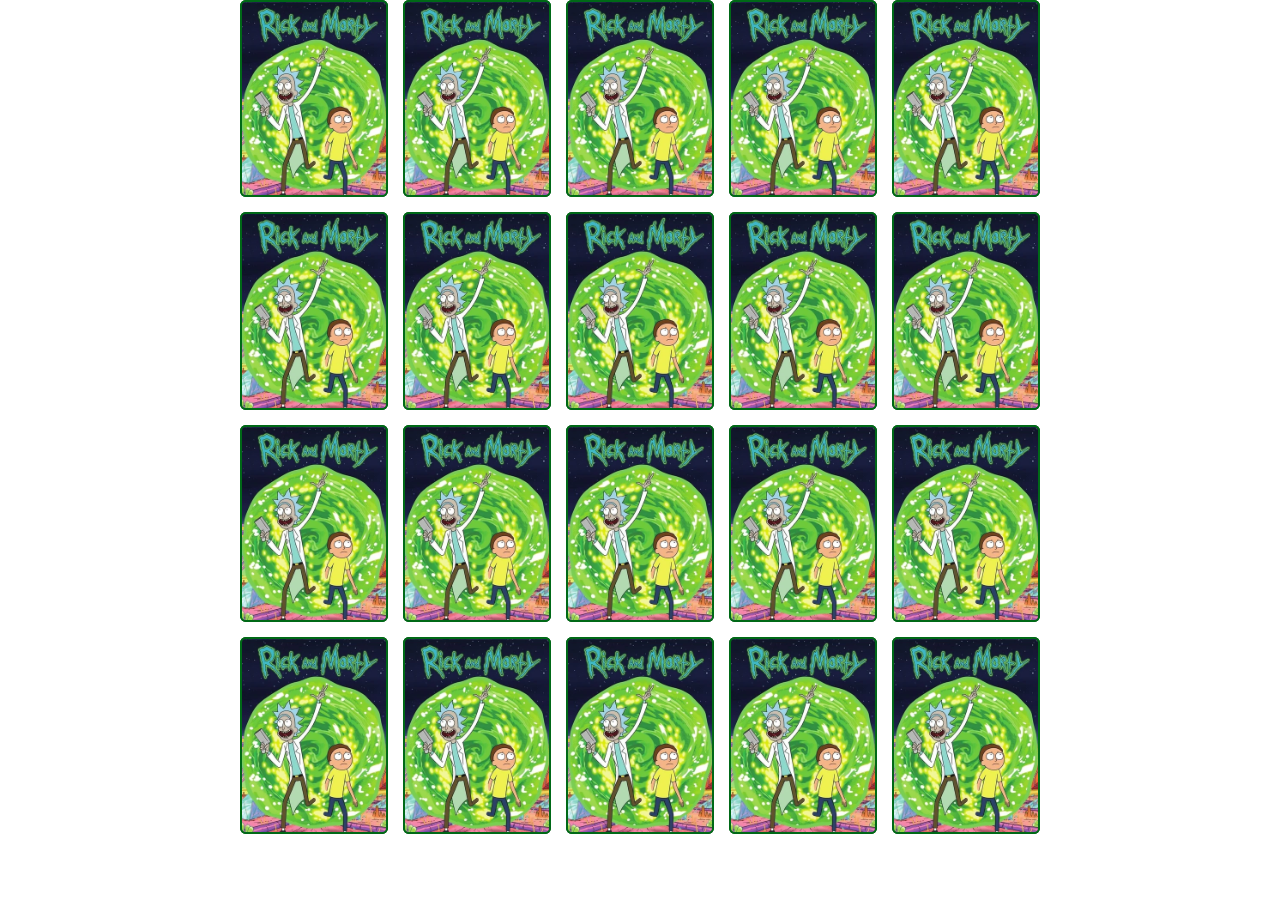
==== html/pages/game.html @ 2a091721 "salvando" ====
<!DOCTYPE html>
<html lang="en">

<head>
    <meta charset="UTF-8">
    <meta name="viewport" content="width=device-width, initial-scale=1.0">
    <title>Memory Game</title>

    <link rel="stylesheet" href="/css/reset.css">
    <link rel="stylesheet" href="/css/game.css">

</head>
<body>

    <div class="grid">

    </div>
    <script src="/js/game.js"></script>
</body>

</html>
---- css/game.css ----
.grid {
    display: grid;
    grid-template-columns: repeat(5, 1fr);
    gap: 15px;
    width: 100%;
    max-width: 800px;
    margin: 0 auto;
}

.card {
    aspect-ratio: 3/4;
    width: 100%;
    background-color: rgb(145, 145, 145);
    border-radius: 6px;
    position: relative;
    transition: all 400ms ease;
    transform-style: preserve-3d;
}

.face {
    width: 100%;
    height: 100%;
    position: absolute;
    background-size: cover;
    background-position: center;
    border: 2px solid rgb(0, 105, 23);
    border-radius: 6px;
}

.front {
    transform: rotateY(180deg);
}

.back {
    background-image: url(/images/back.png);
    backface-visibility: hidden;
}

.card:hover {
    transform: rotateY(180deg);
}
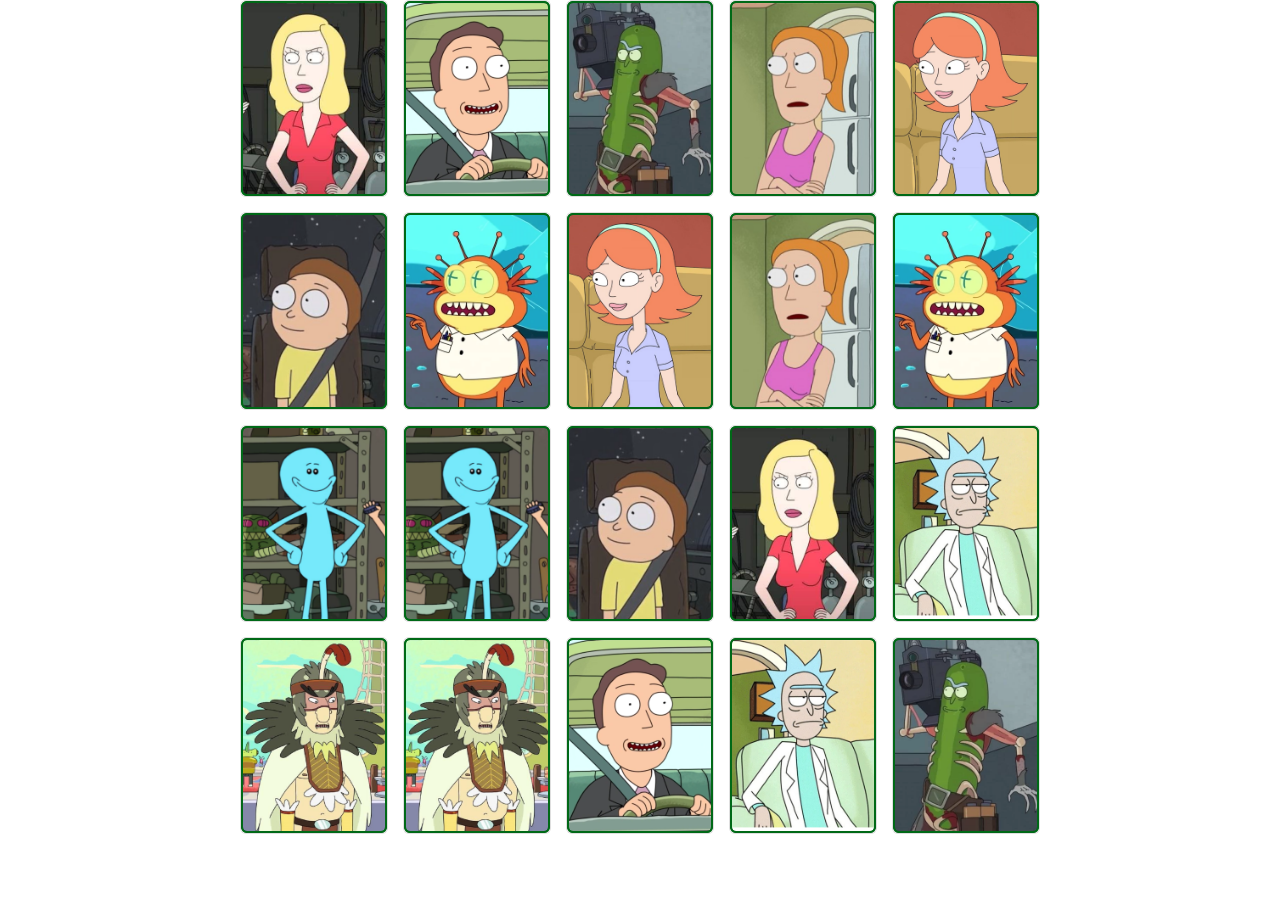
==== commit 755cb48a: "carregando mensagem" ====
--- a/html/pages/game.html
+++ b/html/pages/game.html
@@ -5,17 +5,51 @@
     <meta charset="UTF-8">
     <meta name="viewport" content="width=device-width, initial-scale=1.0">
     <title>Memory Game</title>
-
+    <link rel="stylesheet" href="https://cdn.jsdelivr.net/npm/bootstrap@4.0.0/dist/css/bootstrap.min.css"
+        integrity="sha384-Gn5384xqQ1aoWXA+058RXPxPg6fy4IWvTNh0E263XmFcJlSAwiGgFAW/dAiS6JXm" crossorigin="anonymous">
     <link rel="stylesheet" href="/css/reset.css">
     <link rel="stylesheet" href="/css/game.css">
 
 </head>
+
 <body>
+
+    <!-- Modal -->
+    <div class="modal fade" id="myModal" tabindex="-1" role="dialog" aria-labelledby="exampleModalLabel"
+        aria-hidden="true">
+        <div class="modal-dialog" role="document">
+            <div class="modal-content">
+                <div class="modal-header">
+                    <h5 class="modal-title" id="exampleModalLabel">Parabéns</h5>
+                    <button type="button" class="close" data-dismiss="modal" aria-label="Close">
+                        <span aria-hidden="true">&times;</span>
+                    </button>
+                </div>
+                <div class="modal-body">
+                   Você achou todas as cartas!
+                </div>
+                <div class="modal-footer">
+                    <button type="button" class="btn btn-primary" data-dismiss="modal">Fechar</button>
+                </div>
+            </div>
+        </div>
+    </div>
+
+
 
     <div class="grid">
 
     </div>
     <script src="/js/game.js"></script>
+    <script src="https://code.jquery.com/jquery-3.2.1.slim.min.js"
+        integrity="sha384-KJ3o2DKtIkvYIK3UENzmM7KCkRr/rE9/Qpg6aAZGJwFDMVNA/GpGFF93hXpG5KkN"
+        crossorigin="anonymous"></script>
+    <script src="https://cdn.jsdelivr.net/npm/popper.js@1.12.9/dist/umd/popper.min.js"
+        integrity="sha384-ApNbgh9B+Y1QKtv3Rn7W3mgPxhU9K/ScQsAP7hUibX39j7fakFPskvXusvfa0b4Q"
+        crossorigin="anonymous"></script>
+    <script src="https://cdn.jsdelivr.net/npm/bootstrap@4.0.0/dist/js/bootstrap.min.js"
+        integrity="sha384-JZR6Spejh4U02d8jOt6vLEHfe/JQGiRRSQQxSfFWpi1MquVdAyjUar5+76PVCmYl"
+        crossorigin="anonymous"></script>
 </body>
 
 </html>--- a/css/game.css
+++ b/css/game.css
@@ -10,11 +10,11 @@
 .card {
     aspect-ratio: 3/4;
     width: 100%;
-    background-color: rgb(145, 145, 145);
     border-radius: 6px;
     position: relative;
     transition: all 400ms ease;
     transform-style: preserve-3d;
+    transition: all 500ms ease;
 }
 
 .face {
@@ -31,11 +31,22 @@
     transform: rotateY(180deg);
 }
 
-.back {
+.back- {
     background-image: url(/images/back.png);
     backface-visibility: hidden;
 }
 
-.card:hover {
+.reveal-Card {
     transform: rotateY(180deg);
+}
+
+.disabled-Card {
+     filter: saturate(0); 
+    opacity: 0.5;
+    animation: fadein 5s  0s  forwards;
+}
+
+@keyframes fadein {
+    from { filter: saturate(1); opacity: 1;}
+    to   { filter: saturate(0); opacity: 0.5;}
 }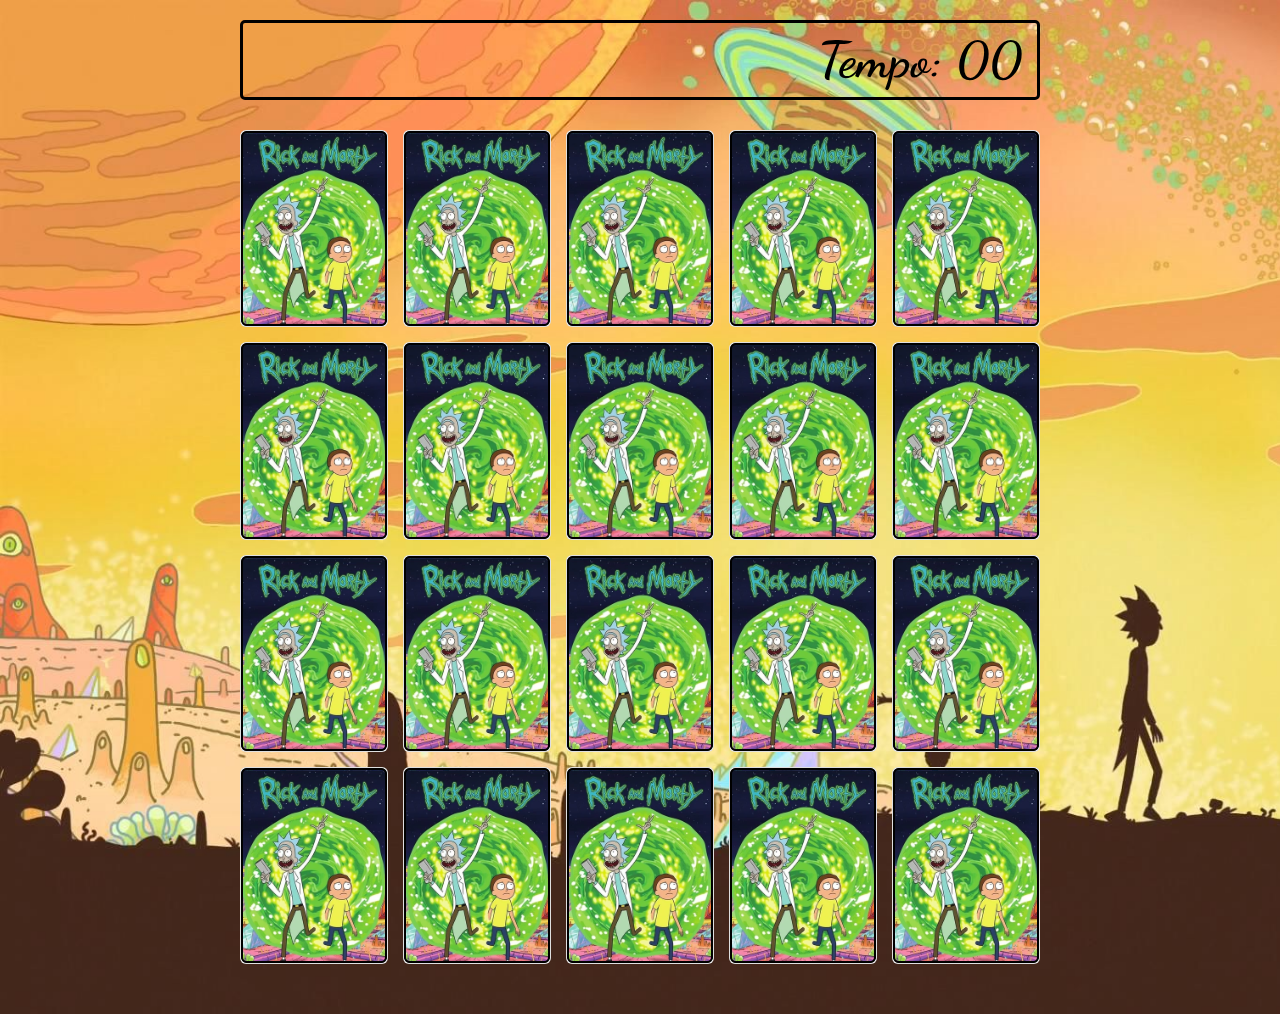
==== commit 779e5012: "mudanças nas pastas" ====
--- a/html/pages/game.html
+++ b/html/pages/game.html
@@ -9,37 +9,42 @@
         integrity="sha384-Gn5384xqQ1aoWXA+058RXPxPg6fy4IWvTNh0E263XmFcJlSAwiGgFAW/dAiS6JXm" crossorigin="anonymous">
     <link rel="stylesheet" href="/css/reset.css">
     <link rel="stylesheet" href="/css/game.css">
-
+    <link rel="stylesheet" href="https://cdnjs.cloudflare.com/ajax/libs/animate.css/4.1.1/animate.min.css" />
 </head>
 
 <body>
 
+    <main>
+        <header>
+            <strong style="font-size: 50px;" class="player"></strong>
+            <strong style="font-size: 50px;">Tempo: <span class="timer">00</span></strong>
+        </header>
+
+        <div class="grid"></div>
+
+    </main>
+
     <!-- Modal -->
-    <div class="modal fade" id="myModal" tabindex="-1" role="dialog" aria-labelledby="exampleModalLabel"
-        aria-hidden="true">
+    <div class="animate__animated  modal fade" id="myModal" tabindex="-1" role="dialog"
+        aria-labelledby="exampleModalLabel" aria-hidden="true">
         <div class="modal-dialog" role="document">
             <div class="modal-content">
                 <div class="modal-header">
-                    <h5 class="modal-title" id="exampleModalLabel">Parabéns</h5>
+                    <h5 class="modal-title" id="exampleModalLabel">Parabéns!</h5>
                     <button type="button" class="close" data-dismiss="modal" aria-label="Close">
                         <span aria-hidden="true">&times;</span>
                     </button>
                 </div>
                 <div class="modal-body">
-                   Você achou todas as cartas!
+                    Você achou todas as cartas!
                 </div>
                 <div class="modal-footer">
-                    <button type="button" class="btn btn-primary" data-dismiss="modal">Fechar</button>
+                    <button id="btnreiniciar" type="button" class="btn btn-primary">Reiniciar</button>
                 </div>
             </div>
         </div>
     </div>
-
-
-
-    <div class="grid">
-
-    </div>
+    <script src="https://ajax.googleapis.com/ajax/libs/jquery/1.11.0/jquery.min.js"></script>
     <script src="/js/game.js"></script>
     <script src="https://code.jquery.com/jquery-3.2.1.slim.min.js"
         integrity="sha384-KJ3o2DKtIkvYIK3UENzmM7KCkRr/rE9/Qpg6aAZGJwFDMVNA/GpGFF93hXpG5KkN"
@@ -50,6 +55,7 @@
     <script src="https://cdn.jsdelivr.net/npm/bootstrap@4.0.0/dist/js/bootstrap.min.js"
         integrity="sha384-JZR6Spejh4U02d8jOt6vLEHfe/JQGiRRSQQxSfFWpi1MquVdAyjUar5+76PVCmYl"
         crossorigin="anonymous"></script>
+
 </body>
 
 </html>--- a/css/game.css
+++ b/css/game.css
@@ -1,3 +1,31 @@
+main {
+    display: flex;
+    flex-direction: column;
+    width: 100%;
+    background-image: url(/images/bg.jpg);
+    background-size: cover;
+    min-height: 100vh;
+    align-items: center;
+    justify-content: center;
+    padding: 20px 20px 50px;
+}
+
+header {
+    display: flex;
+    align-items: center;
+    justify-content: space-between;
+    background-color: rgba(255, 255, 255, 0);
+    border-radius: 5px;
+    border: 3px solid #000;
+    font-size: 1.5em;
+    color: #000;
+    width: 100%;
+    max-width: 800px;
+    height: 80px;
+    padding: 15px;
+    margin: 0 0 30px;
+}
+
 .grid {
     display: grid;
     grid-template-columns: repeat(5, 1fr);
@@ -23,7 +51,7 @@
     position: absolute;
     background-size: cover;
     background-position: center;
-    border: 2px solid rgb(0, 105, 23);
+    border: 2.5px solid rgb(0, 0, 0);
     border-radius: 6px;
 }
 
@@ -31,7 +59,7 @@
     transform: rotateY(180deg);
 }
 
-.back- {
+.back {
     background-image: url(/images/back.png);
     backface-visibility: hidden;
 }
@@ -41,12 +69,19 @@
 }
 
 .disabled-Card {
-     filter: saturate(0); 
+    filter: saturate(0);
     opacity: 0.5;
-    animation: fadein 5s  0s  forwards;
+    animation: fadein 5s 0s forwards;
 }
 
 @keyframes fadein {
-    from { filter: saturate(1); opacity: 1;}
-    to   { filter: saturate(0); opacity: 0.5;}
+    from {
+        filter: saturate(1);
+        opacity: 1;
+    }
+
+    to {
+        filter: saturate(0);
+        opacity: 0.5;
+    }
 }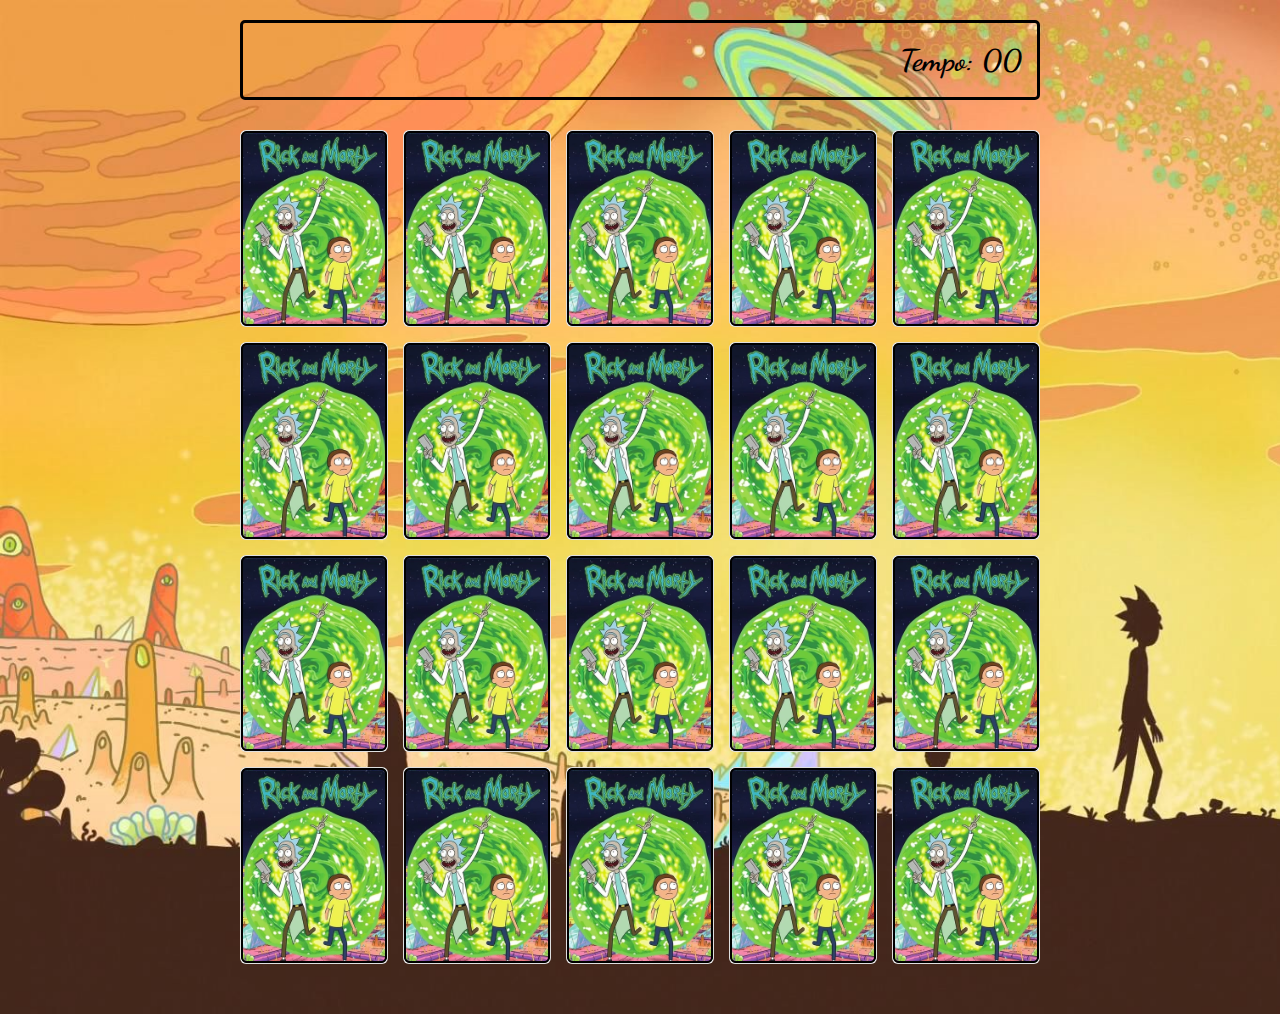
==== commit c52556af: "ajuste tempo" ====
--- a/html/pages/game.html
+++ b/html/pages/game.html
@@ -7,8 +7,8 @@
     <title>Memory Game</title>
     <link rel="stylesheet" href="https://cdn.jsdelivr.net/npm/bootstrap@4.0.0/dist/css/bootstrap.min.css"
         integrity="sha384-Gn5384xqQ1aoWXA+058RXPxPg6fy4IWvTNh0E263XmFcJlSAwiGgFAW/dAiS6JXm" crossorigin="anonymous">
-    <link rel="stylesheet" href="/css/reset.css">
-    <link rel="stylesheet" href="/css/game.css">
+    <link rel="stylesheet" href="../../css/reset.css">
+    <link rel="stylesheet" href="../../css/game.css">
     <link rel="stylesheet" href="https://cdnjs.cloudflare.com/ajax/libs/animate.css/4.1.1/animate.min.css" />
 </head>
 
@@ -17,7 +17,7 @@
     <main>
         <header>
             <strong style="font-size: 50px;" class="player"></strong>
-            <strong style="font-size: 50px;">Tempo: <span class="timer">00</span></strong>
+            <strong style="font-size: 50px;" class="timerTexto">Tempo: <span class="timer">00</span></strong>
         </header>
 
         <div class="grid"></div>
@@ -45,7 +45,7 @@
         </div>
     </div>
     <script src="https://ajax.googleapis.com/ajax/libs/jquery/1.11.0/jquery.min.js"></script>
-    <script src="/js/game.js"></script>
+    <script src="../../js/game.js"></script>
     <script src="https://code.jquery.com/jquery-3.2.1.slim.min.js"
         integrity="sha384-KJ3o2DKtIkvYIK3UENzmM7KCkRr/rE9/Qpg6aAZGJwFDMVNA/GpGFF93hXpG5KkN"
         crossorigin="anonymous"></script>
--- a/css/game.css
+++ b/css/game.css
@@ -2,7 +2,7 @@
     display: flex;
     flex-direction: column;
     width: 100%;
-    background-image: url(/images/bg.jpg);
+    background-image: url(../images/bg.jpg);
     background-size: cover;
     min-height: 100vh;
     align-items: center;
@@ -24,6 +24,10 @@
     height: 80px;
     padding: 15px;
     margin: 0 0 30px;
+}
+
+.timerTexto{
+    font-size: 30px !important;
 }
 
 .grid {
@@ -60,7 +64,7 @@
 }
 
 .back {
-    background-image: url(/images/back.png);
+    background-image: url(../images/back.png);
     backface-visibility: hidden;
 }
 
